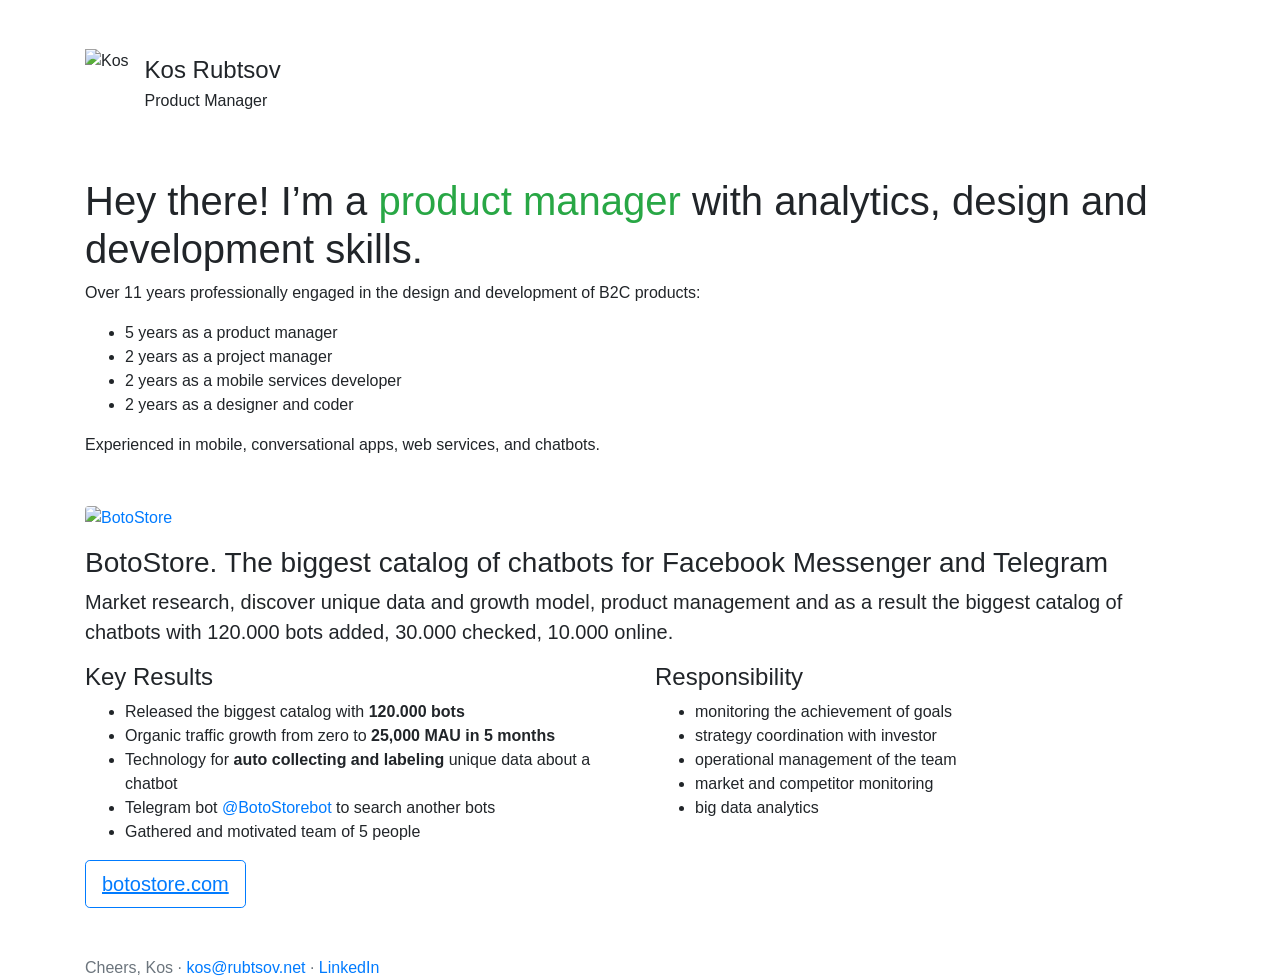
==== index.htm @ 09803404 "Install rubtsov.net GA4 across all site pages" ====
<!doctype html>
<html lang="en">
  <head>
<!-- Google tag (gtag.js) -->
<script async src="https://www.googletagmanager.com/gtag/js?id=G-JNPMM83LE2"></script>
<script>
  window.dataLayer = window.dataLayer || [];
  function gtag(){dataLayer.push(arguments);}
  gtag('js', new Date());
  gtag('config', 'G-JNPMM83LE2');
</script>

    <meta charset="utf-8">
    <meta name="viewport" content="width=device-width, initial-scale=1, shrink-to-fit=no">
    <link href="https://stackpath.bootstrapcdn.com/bootstrap/4.1.3/css/bootstrap.min.css" integrity="sha384-MCw98/SFnGE8fJT3GXwEOngsV7Zt27NXFoaoApmYm81iuXoPkFOJwJ8ERdknLPMO" crossorigin="anonymous" rel="stylesheet">
    <link href="https://fonts.googleapis.com/css?family=Bitter&display=swap" rel="stylesheet">
    <link href="css/style.css" rel="stylesheet">
    <title>Kos Rubtsov</title>
    <link rel="apple-touch-icon" sizes="180x180" href="/apple-touch-icon.png">
    <link rel="icon" type="image/png" sizes="32x32" href="/img/icon/favicon-32x32.png">
    <link rel="icon" type="image/png" sizes="16x16" href="/img/icon/favicon-16x16.png">
    <link rel="manifest" href="/img/icon/site.webmanifest">
    <link rel="mask-icon" href="/img/icon/safari-pinned-tab.svg" color="#ff0000">
    <link rel="shortcut icon" href="/favicon.ico">
    <meta name="msapplication-TileColor" content="#2d89ef">
    <meta name="msapplication-config" content="/img/icon/browserconfig.xml">
    <meta name="theme-color" content="#ffffff">
    <script type="text/javascript" >(function(m,e,t,r,i,k,a){m[i]=m[i]||function(){(m[i].a=m[i].a||[]).push(arguments)}; m[i].l=1*new Date();k=e.createElement(t),a=e.getElementsByTagName(t)[0],k.async=1,k.src=r,a.parentNode.insertBefore(k,a)})(window, document, "script", "https://mc.yandex.ru/metrika/tag.js", "ym"); ym(55343671, "init", {clickmap:true, trackLinks:true, accurateTrackBounce:true, webvisor:true});</script>
<noscript><div><img src="https://mc.yandex.ru/watch/55343671" style="position:absolute; left:-9999px;" alt="" /></div></noscript>
<!-- /Yandex.Metrika counter -->
  </head>
  <body>
    <main role="main" class="container pt-5">
      <div class="media mb-5">
        <p><img src="img/kr.svg" alt="Kos" width="64px" height="64px"></p>
        <div class="media-body mt-2 ml-3">
          <h4 class="mb-1">Kos Rubtsov</h4>
          <p>Product Manager</p>
        </div>
      </div>
      <h1>Hey there! I&rsquo;m&nbsp;a&nbsp;<span class="text-success">product manager</span> with analytics, design and development skills.</h1>
      <p>Over 11&nbsp;years professionally engaged in&nbsp;the design and development of&nbsp;B2C&nbsp;products:</p>
      <ul>
        <li>5&nbsp;years as&nbsp;a&nbsp;product manager</li>
        <li>2&nbsp;years as&nbsp;a&nbsp;project manager</li>
        <li>2&nbsp;years as&nbsp;a&nbsp;mobile services developer</li>
        <li>2&nbsp;years as&nbsp;a&nbsp;designer and coder</li>
      </ul>
      <p>Experienced in&nbsp;mobile, conversational apps, web services, and chatbots.</p>
      <div class="my-5">
        <p class="mb-3"><a href="https://botostore.com/"><img src="img/botostore.svg" alt="BotoStore" class="rounded w-100"></a></p>
        <h3>BotoStore. The biggest catalog of chatbots for Facebook Messenger and Telegram</h3>
        <p class="lead">Market research, discover unique data and growth model, product management and as a result the biggest catalog of chatbots with 120.000 bots added, 30.000 checked, 10.000 online.</p>
        <div class="row">
          <div class="col-xs-12 col-md-6">
            <h4>Key Results</h4>
            <ul>
              <li>Released the biggest catalog with <strong>120.000 bots</strong></li>
              <li>Organic traffic growth from zero to <strong>25,000 MAU in 5 months</strong></li>
              <li>Technology for <strong>auto collecting and labeling</strong> unique data about a chatbot</li>
              <li>Telegram bot <a href="tg://resolve?domain=botostorebot">@BotoStorebot</a> to search another bots</li>
              <li>Gathered and motivated team of 5 people</li>
            </ul>
          </div>
          <div class="col-xs-12 col-md-6">
            <h4>Responsibility</h4>
            <ul>
              <li>monitoring the achievement of goals</li>
              <li>strategy coordination with investor</li>
              <li>operational management of the team</li>
              <li>market and competitor monitoring</li>
              <li>big data analytics</li>
            </ul>
          </div>
        </div>
        <p><a href="https://botostore.com/" class="btn btn-outline-primary btn-lg"><u>botostore.com</u></a></p>
      </div>
    </main>
    <footer class="footer">
        <div class="container">
            <span class="text-muted">Cheers, Kos &middot;&nbsp;<a href="mailto:kos@rubtsov.net">kos@rubtsov.net</a> &middot;&nbsp;<a href="https://linkedin.com/in/kosrubtsov">LinkedIn</a></span>
        </div>
    </footer>

    <script src="https://code.jquery.com/jquery-3.3.1.slim.min.js" integrity="sha384-q8i/X+965DzO0rT7abK41JStQIAqVgRVzpbzo5smXKp4YfRvH+8abtTE1Pi6jizo" crossorigin="anonymous"></script>
    <script src="https://cdnjs.cloudflare.com/ajax/libs/popper.js/1.14.3/umd/popper.min.js" integrity="sha384-ZMP7rVo3mIykV+2+9J3UJ46jBk0WLaUAdn689aCwoqbBJiSnjAK/l8WvCWPIPm49" crossorigin="anonymous"></script>
    <script src="https://stackpath.bootstrapcdn.com/bootstrap/4.1.3/js/bootstrap.min.js" integrity="sha384-ChfqqxuZUCnJSK3+MXmPNIyE6ZbWh2IMqE241rYiqJxyMiZ6OW/JmZQ5stwEULTy" crossorigin="anonymous"></script>
  </body>
</html>
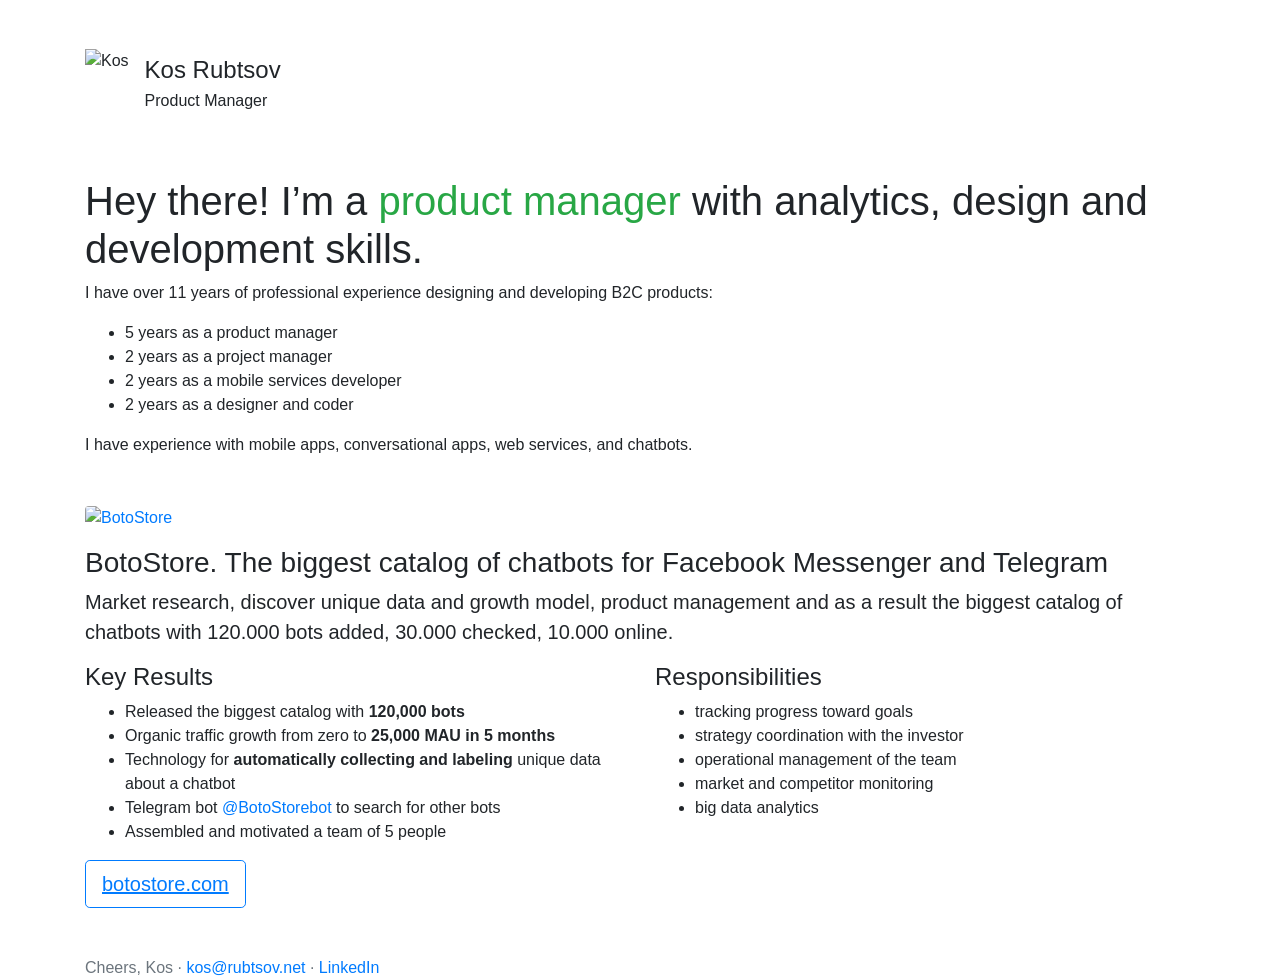
==== commit 43f1ddb4: "Improve English localization across rubtsov.net" ====
--- a/index.htm
+++ b/index.htm
@@ -1,89 +1,90 @@
-<!doctype html>
-<html lang="en">
-  <head>
-<!-- Google tag (gtag.js) -->
-<script async src="https://www.googletagmanager.com/gtag/js?id=G-JNPMM83LE2"></script>
-<script>
-  window.dataLayer = window.dataLayer || [];
-  function gtag(){dataLayer.push(arguments);}
-  gtag('js', new Date());
-  gtag('config', 'G-JNPMM83LE2');
-</script>
-
-    <meta charset="utf-8">
-    <meta name="viewport" content="width=device-width, initial-scale=1, shrink-to-fit=no">
-    <link href="https://stackpath.bootstrapcdn.com/bootstrap/4.1.3/css/bootstrap.min.css" integrity="sha384-MCw98/SFnGE8fJT3GXwEOngsV7Zt27NXFoaoApmYm81iuXoPkFOJwJ8ERdknLPMO" crossorigin="anonymous" rel="stylesheet">
-    <link href="https://fonts.googleapis.com/css?family=Bitter&display=swap" rel="stylesheet">
-    <link href="css/style.css" rel="stylesheet">
-    <title>Kos Rubtsov</title>
-    <link rel="apple-touch-icon" sizes="180x180" href="/apple-touch-icon.png">
-    <link rel="icon" type="image/png" sizes="32x32" href="/img/icon/favicon-32x32.png">
-    <link rel="icon" type="image/png" sizes="16x16" href="/img/icon/favicon-16x16.png">
-    <link rel="manifest" href="/img/icon/site.webmanifest">
-    <link rel="mask-icon" href="/img/icon/safari-pinned-tab.svg" color="#ff0000">
-    <link rel="shortcut icon" href="/favicon.ico">
-    <meta name="msapplication-TileColor" content="#2d89ef">
-    <meta name="msapplication-config" content="/img/icon/browserconfig.xml">
-    <meta name="theme-color" content="#ffffff">
-    <script type="text/javascript" >(function(m,e,t,r,i,k,a){m[i]=m[i]||function(){(m[i].a=m[i].a||[]).push(arguments)}; m[i].l=1*new Date();k=e.createElement(t),a=e.getElementsByTagName(t)[0],k.async=1,k.src=r,a.parentNode.insertBefore(k,a)})(window, document, "script", "https://mc.yandex.ru/metrika/tag.js", "ym"); ym(55343671, "init", {clickmap:true, trackLinks:true, accurateTrackBounce:true, webvisor:true});</script>
-<noscript><div><img src="https://mc.yandex.ru/watch/55343671" style="position:absolute; left:-9999px;" alt="" /></div></noscript>
-<!-- /Yandex.Metrika counter -->
-  </head>
-  <body>
-    <main role="main" class="container pt-5">
-      <div class="media mb-5">
-        <p><img src="img/kr.svg" alt="Kos" width="64px" height="64px"></p>
-        <div class="media-body mt-2 ml-3">
-          <h4 class="mb-1">Kos Rubtsov</h4>
-          <p>Product Manager</p>
-        </div>
-      </div>
-      <h1>Hey there! I&rsquo;m&nbsp;a&nbsp;<span class="text-success">product manager</span> with analytics, design and development skills.</h1>
-      <p>Over 11&nbsp;years professionally engaged in&nbsp;the design and development of&nbsp;B2C&nbsp;products:</p>
-      <ul>
-        <li>5&nbsp;years as&nbsp;a&nbsp;product manager</li>
-        <li>2&nbsp;years as&nbsp;a&nbsp;project manager</li>
-        <li>2&nbsp;years as&nbsp;a&nbsp;mobile services developer</li>
-        <li>2&nbsp;years as&nbsp;a&nbsp;designer and coder</li>
-      </ul>
-      <p>Experienced in&nbsp;mobile, conversational apps, web services, and chatbots.</p>
-      <div class="my-5">
-        <p class="mb-3"><a href="https://botostore.com/"><img src="img/botostore.svg" alt="BotoStore" class="rounded w-100"></a></p>
-        <h3>BotoStore. The biggest catalog of chatbots for Facebook Messenger and Telegram</h3>
-        <p class="lead">Market research, discover unique data and growth model, product management and as a result the biggest catalog of chatbots with 120.000 bots added, 30.000 checked, 10.000 online.</p>
-        <div class="row">
-          <div class="col-xs-12 col-md-6">
-            <h4>Key Results</h4>
-            <ul>
-              <li>Released the biggest catalog with <strong>120.000 bots</strong></li>
-              <li>Organic traffic growth from zero to <strong>25,000 MAU in 5 months</strong></li>
-              <li>Technology for <strong>auto collecting and labeling</strong> unique data about a chatbot</li>
-              <li>Telegram bot <a href="tg://resolve?domain=botostorebot">@BotoStorebot</a> to search another bots</li>
-              <li>Gathered and motivated team of 5 people</li>
-            </ul>
-          </div>
-          <div class="col-xs-12 col-md-6">
-            <h4>Responsibility</h4>
-            <ul>
-              <li>monitoring the achievement of goals</li>
-              <li>strategy coordination with investor</li>
-              <li>operational management of the team</li>
-              <li>market and competitor monitoring</li>
-              <li>big data analytics</li>
-            </ul>
-          </div>
-        </div>
-        <p><a href="https://botostore.com/" class="btn btn-outline-primary btn-lg"><u>botostore.com</u></a></p>
-      </div>
-    </main>
-    <footer class="footer">
-        <div class="container">
-            <span class="text-muted">Cheers, Kos &middot;&nbsp;<a href="mailto:kos@rubtsov.net">kos@rubtsov.net</a> &middot;&nbsp;<a href="https://linkedin.com/in/kosrubtsov">LinkedIn</a></span>
-        </div>
-    </footer>
-
-    <script src="https://code.jquery.com/jquery-3.3.1.slim.min.js" integrity="sha384-q8i/X+965DzO0rT7abK41JStQIAqVgRVzpbzo5smXKp4YfRvH+8abtTE1Pi6jizo" crossorigin="anonymous"></script>
-    <script src="https://cdnjs.cloudflare.com/ajax/libs/popper.js/1.14.3/umd/popper.min.js" integrity="sha384-ZMP7rVo3mIykV+2+9J3UJ46jBk0WLaUAdn689aCwoqbBJiSnjAK/l8WvCWPIPm49" crossorigin="anonymous"></script>
-    <script src="https://stackpath.bootstrapcdn.com/bootstrap/4.1.3/js/bootstrap.min.js" integrity="sha384-ChfqqxuZUCnJSK3+MXmPNIyE6ZbWh2IMqE241rYiqJxyMiZ6OW/JmZQ5stwEULTy" crossorigin="anonymous"></script>
-  </body>
+<!doctype html>
+<html lang="en">
+  <head>
+<!-- Google tag (gtag.js) -->
+<script async src="https://www.googletagmanager.com/gtag/js?id=G-JNPMM83LE2"></script>
+<script>
+  window.dataLayer = window.dataLayer || [];
+  function gtag(){dataLayer.push(arguments);}
+  gtag('js', new Date());
+  gtag('config', 'G-JNPMM83LE2');
+</script>
+
+    <meta charset="utf-8">
+    <meta name="viewport" content="width=device-width, initial-scale=1, shrink-to-fit=no">
+    <link href="https://stackpath.bootstrapcdn.com/bootstrap/4.1.3/css/bootstrap.min.css" integrity="sha384-MCw98/SFnGE8fJT3GXwEOngsV7Zt27NXFoaoApmYm81iuXoPkFOJwJ8ERdknLPMO" crossorigin="anonymous" rel="stylesheet">
+    <link href="https://fonts.googleapis.com/css?family=Bitter&amp;display=swap" rel="stylesheet">
+    <link href="css/style.css" rel="stylesheet">
+    <title>Kos Rubtsov</title>
+    <link rel="apple-touch-icon" sizes="180x180" href="/apple-touch-icon.png">
+    <link rel="icon" type="image/png" sizes="32x32" href="/img/icon/favicon-32x32.png">
+    <link rel="icon" type="image/png" sizes="16x16" href="/img/icon/favicon-16x16.png">
+    <link rel="manifest" href="/img/icon/site.webmanifest">
+    <link rel="mask-icon" href="/img/icon/safari-pinned-tab.svg" color="#ff0000">
+    <link rel="shortcut icon" href="/favicon.ico">
+    <meta name="msapplication-TileColor" content="#2d89ef">
+    <meta name="msapplication-config" content="/img/icon/browserconfig.xml">
+    <meta name="theme-color" content="#ffffff">
+    <script type="text/javascript">(function(m,e,t,r,i,k,a){m[i]=m[i]||function(){(m[i].a=m[i].a||[]).push(arguments)}; m[i].l=1*new Date();k=e.createElement(t),a=e.getElementsByTagName(t)[0],k.async=1,k.src=r,a.parentNode.insertBefore(k,a)})(window, document, "script", "https://mc.yandex.ru/metrika/tag.js", "ym"); ym(55343671, "init", {clickmap:true, trackLinks:true, accurateTrackBounce:true, webvisor:true});</script>
+<noscript><div><img src="https://mc.yandex.ru/watch/55343671" style="position:absolute; left:-9999px;" alt=""></div></noscript>
+<!-- /Yandex.Metrika counter -->
+  <script defer src="/assets/telegram-tracking.js?v=20261103"></script>
+</head>
+  <body>
+    <main role="main" class="container pt-5">
+      <div class="media mb-5">
+        <p><img src="img/kr.svg" alt="Kos" width="64px" height="64px"></p>
+        <div class="media-body mt-2 ml-3">
+          <h4 class="mb-1">Kos Rubtsov</h4>
+          <p>Product Manager</p>
+        </div>
+      </div>
+      <h1>Hey there! I’m a <span class="text-success">product manager</span> with analytics, design and development skills.</h1>
+      <p>I have over 11 years of professional experience designing and developing B2C products:</p>
+      <ul>
+        <li>5 years as a product manager</li>
+        <li>2 years as a project manager</li>
+        <li>2 years as a mobile services developer</li>
+        <li>2 years as a designer and coder</li>
+      </ul>
+      <p>I have experience with mobile apps, conversational apps, web services, and chatbots.</p>
+      <div class="my-5">
+        <p class="mb-3"><a href="https://botostore.com/"><img src="img/botostore.svg" alt="BotoStore" class="rounded w-100"></a></p>
+        <h3>BotoStore. The biggest catalog of chatbots for Facebook Messenger and Telegram</h3>
+        <p class="lead">Market research, discover unique data and growth model, product management and as a result the biggest catalog of chatbots with 120.000 bots added, 30.000 checked, 10.000 online.</p>
+        <div class="row">
+          <div class="col-xs-12 col-md-6">
+            <h4>Key Results</h4>
+            <ul>
+              <li>Released the biggest catalog with <strong>120,000 bots</strong></li>
+              <li>Organic traffic growth from zero to <strong>25,000 MAU in 5 months</strong></li>
+              <li>Technology for <strong>automatically collecting and labeling</strong> unique data about a chatbot</li>
+              <li>Telegram bot <a href="tg://resolve?domain=botostorebot">@BotoStorebot</a> to search for other bots</li>
+              <li>Assembled and motivated a team of 5 people</li>
+            </ul>
+          </div>
+          <div class="col-xs-12 col-md-6">
+            <h4>Responsibilities</h4>
+            <ul>
+              <li>tracking progress toward goals</li>
+              <li>strategy coordination with the investor</li>
+              <li>operational management of the team</li>
+              <li>market and competitor monitoring</li>
+              <li>big data analytics</li>
+            </ul>
+          </div>
+        </div>
+        <p><a href="https://botostore.com/" class="btn btn-outline-primary btn-lg"><u>botostore.com</u></a></p>
+      </div>
+    </main>
+    <footer class="footer">
+        <div class="container">
+            <span class="text-muted">Cheers, Kos · <a href="mailto:kos@rubtsov.net">kos@rubtsov.net</a> · <a href="https://linkedin.com/in/kosrubtsov">LinkedIn</a></span>
+        </div>
+    </footer>
+
+    <script src="https://code.jquery.com/jquery-3.3.1.slim.min.js" integrity="sha384-q8i/X+965DzO0rT7abK41JStQIAqVgRVzpbzo5smXKp4YfRvH+8abtTE1Pi6jizo" crossorigin="anonymous"></script>
+    <script src="https://cdnjs.cloudflare.com/ajax/libs/popper.js/1.14.3/umd/popper.min.js" integrity="sha384-ZMP7rVo3mIykV+2+9J3UJ46jBk0WLaUAdn689aCwoqbBJiSnjAK/l8WvCWPIPm49" crossorigin="anonymous"></script>
+    <script src="https://stackpath.bootstrapcdn.com/bootstrap/4.1.3/js/bootstrap.min.js" integrity="sha384-ChfqqxuZUCnJSK3+MXmPNIyE6ZbWh2IMqE241rYiqJxyMiZ6OW/JmZQ5stwEULTy" crossorigin="anonymous"></script>
+  </body>
 </html>
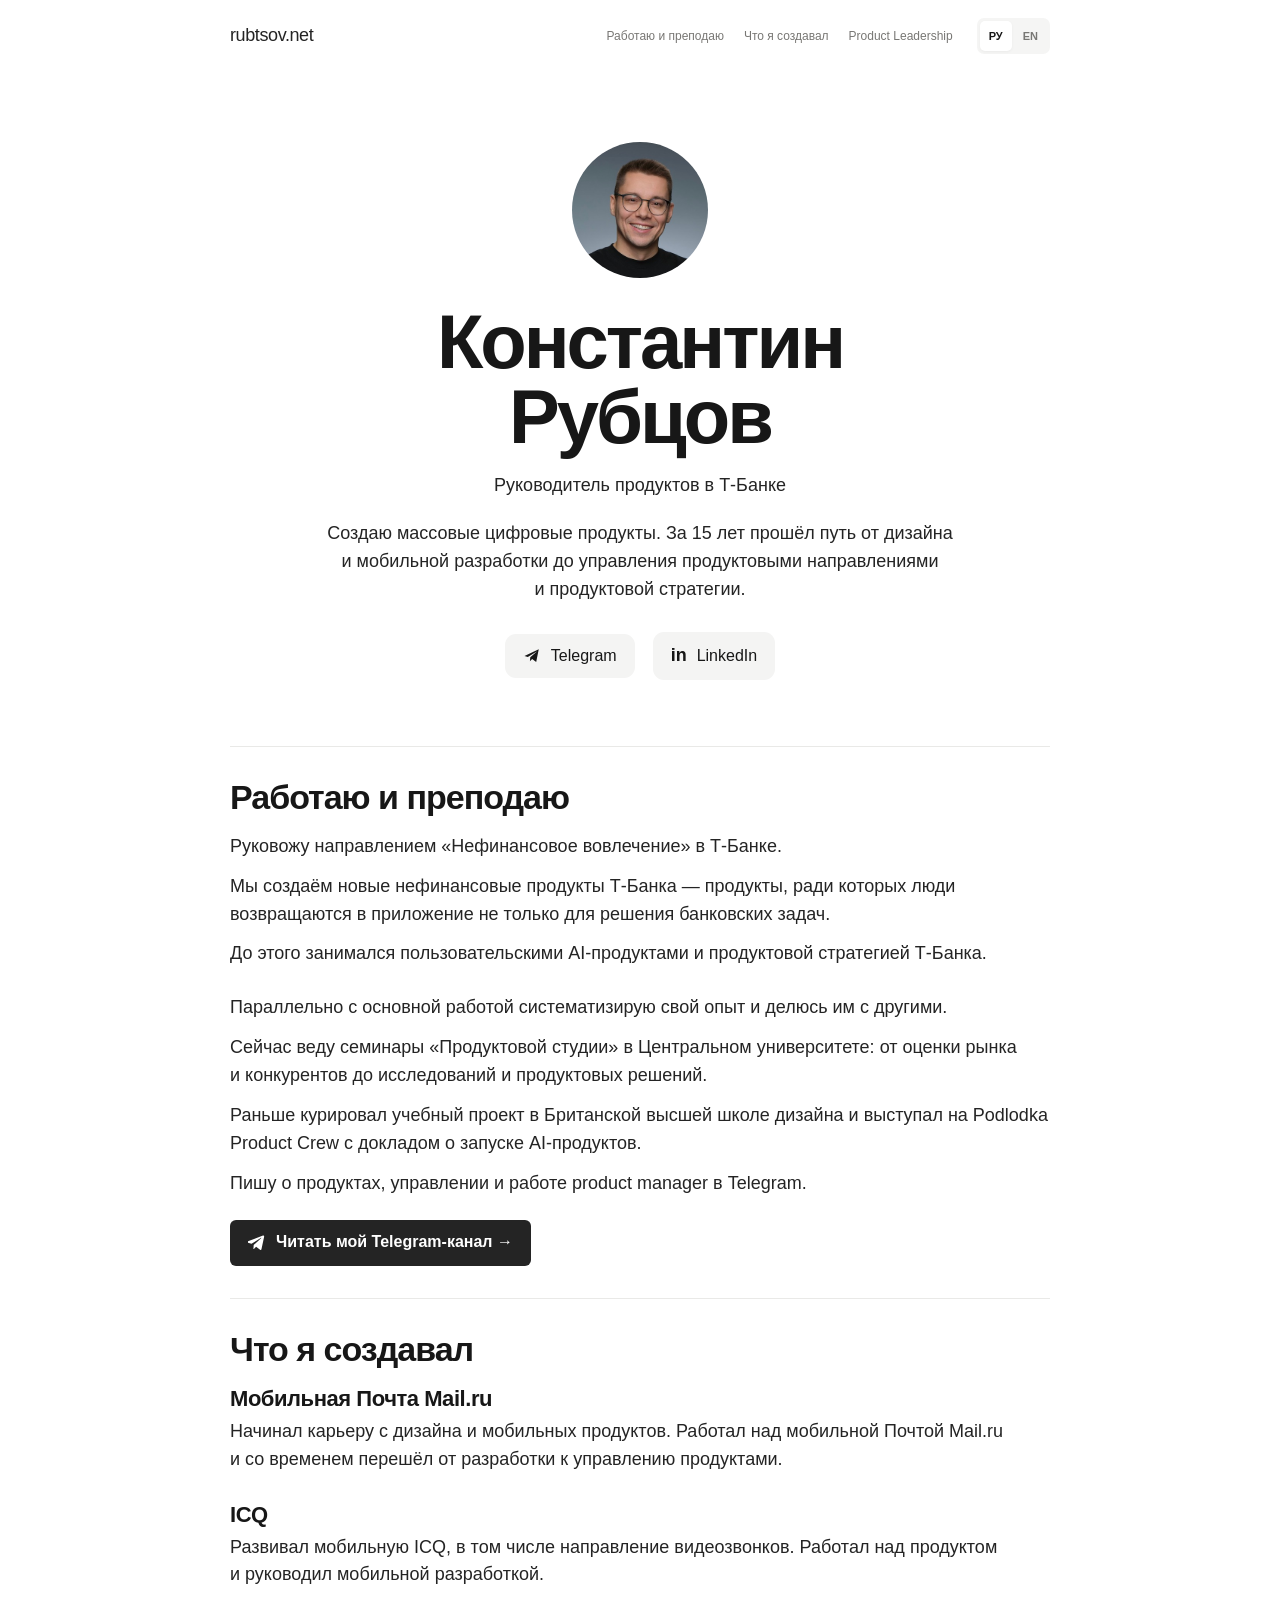
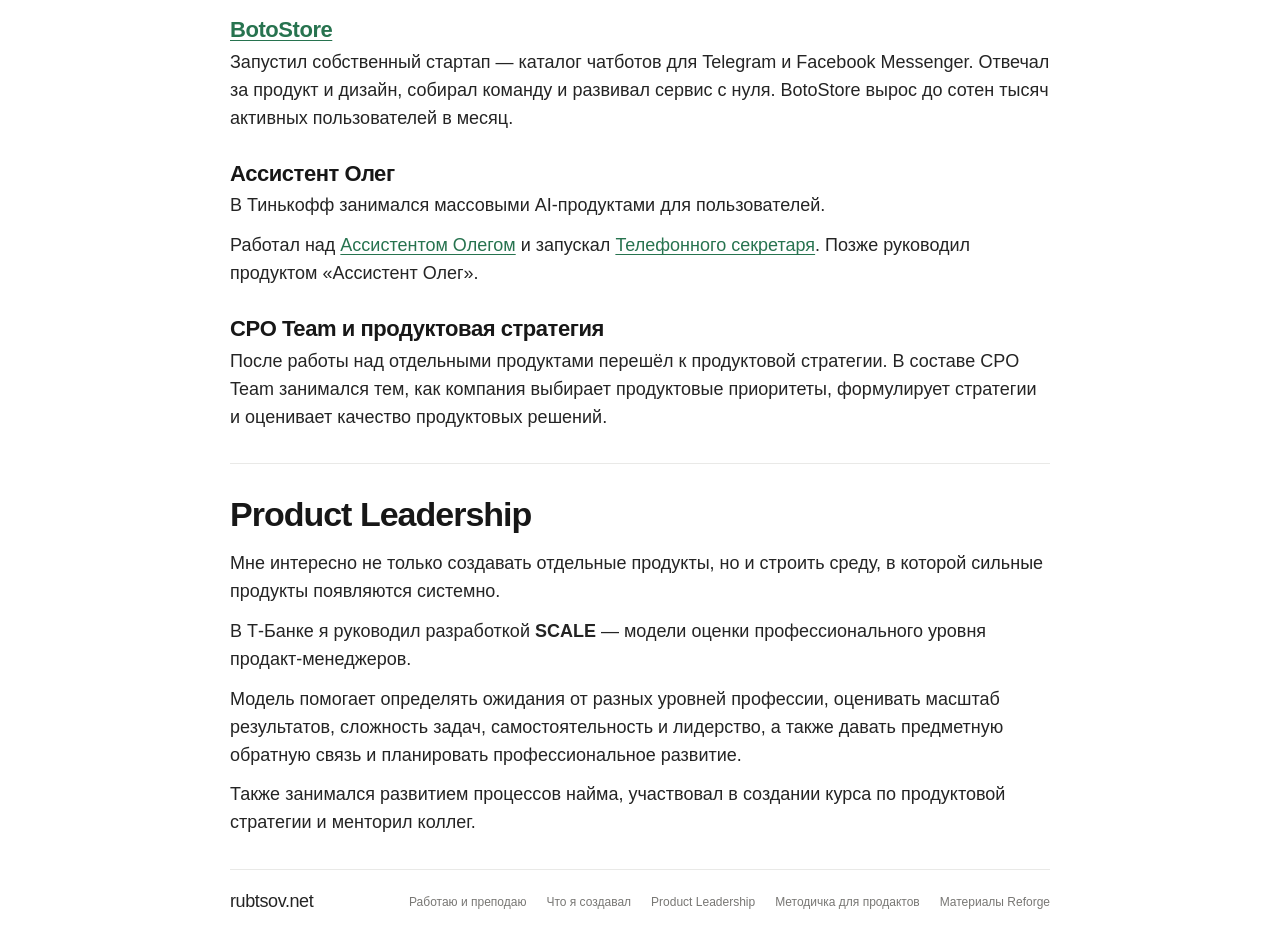
==== commit 1d07b8b4: "Optimize bilingual SEO and add static English homepage" ====
--- a/index.htm
+++ b/index.htm
@@ -1,90 +1,2 @@
 <!doctype html>
-<html lang="en">
-  <head>
-<!-- Google tag (gtag.js) -->
-<script async src="https://www.googletagmanager.com/gtag/js?id=G-JNPMM83LE2"></script>
-<script>
-  window.dataLayer = window.dataLayer || [];
-  function gtag(){dataLayer.push(arguments);}
-  gtag('js', new Date());
-  gtag('config', 'G-JNPMM83LE2');
-</script>
-
-    <meta charset="utf-8">
-    <meta name="viewport" content="width=device-width, initial-scale=1, shrink-to-fit=no">
-    <link href="https://stackpath.bootstrapcdn.com/bootstrap/4.1.3/css/bootstrap.min.css" integrity="sha384-MCw98/SFnGE8fJT3GXwEOngsV7Zt27NXFoaoApmYm81iuXoPkFOJwJ8ERdknLPMO" crossorigin="anonymous" rel="stylesheet">
-    <link href="https://fonts.googleapis.com/css?family=Bitter&amp;display=swap" rel="stylesheet">
-    <link href="css/style.css" rel="stylesheet">
-    <title>Kos Rubtsov</title>
-    <link rel="apple-touch-icon" sizes="180x180" href="/apple-touch-icon.png">
-    <link rel="icon" type="image/png" sizes="32x32" href="/img/icon/favicon-32x32.png">
-    <link rel="icon" type="image/png" sizes="16x16" href="/img/icon/favicon-16x16.png">
-    <link rel="manifest" href="/img/icon/site.webmanifest">
-    <link rel="mask-icon" href="/img/icon/safari-pinned-tab.svg" color="#ff0000">
-    <link rel="shortcut icon" href="/favicon.ico">
-    <meta name="msapplication-TileColor" content="#2d89ef">
-    <meta name="msapplication-config" content="/img/icon/browserconfig.xml">
-    <meta name="theme-color" content="#ffffff">
-    <script type="text/javascript">(function(m,e,t,r,i,k,a){m[i]=m[i]||function(){(m[i].a=m[i].a||[]).push(arguments)}; m[i].l=1*new Date();k=e.createElement(t),a=e.getElementsByTagName(t)[0],k.async=1,k.src=r,a.parentNode.insertBefore(k,a)})(window, document, "script", "https://mc.yandex.ru/metrika/tag.js", "ym"); ym(55343671, "init", {clickmap:true, trackLinks:true, accurateTrackBounce:true, webvisor:true});</script>
-<noscript><div><img src="https://mc.yandex.ru/watch/55343671" style="position:absolute; left:-9999px;" alt=""></div></noscript>
-<!-- /Yandex.Metrika counter -->
-  <script defer src="/assets/telegram-tracking.js?v=20261103"></script>
-</head>
-  <body>
-    <main role="main" class="container pt-5">
-      <div class="media mb-5">
-        <p><img src="img/kr.svg" alt="Kos" width="64px" height="64px"></p>
-        <div class="media-body mt-2 ml-3">
-          <h4 class="mb-1">Kos Rubtsov</h4>
-          <p>Product Manager</p>
-        </div>
-      </div>
-      <h1>Hey there! I’m a <span class="text-success">product manager</span> with analytics, design and development skills.</h1>
-      <p>I have over 11 years of professional experience designing and developing B2C products:</p>
-      <ul>
-        <li>5 years as a product manager</li>
-        <li>2 years as a project manager</li>
-        <li>2 years as a mobile services developer</li>
-        <li>2 years as a designer and coder</li>
-      </ul>
-      <p>I have experience with mobile apps, conversational apps, web services, and chatbots.</p>
-      <div class="my-5">
-        <p class="mb-3"><a href="https://botostore.com/"><img src="img/botostore.svg" alt="BotoStore" class="rounded w-100"></a></p>
-        <h3>BotoStore. The biggest catalog of chatbots for Facebook Messenger and Telegram</h3>
-        <p class="lead">Market research, discover unique data and growth model, product management and as a result the biggest catalog of chatbots with 120.000 bots added, 30.000 checked, 10.000 online.</p>
-        <div class="row">
-          <div class="col-xs-12 col-md-6">
-            <h4>Key Results</h4>
-            <ul>
-              <li>Released the biggest catalog with <strong>120,000 bots</strong></li>
-              <li>Organic traffic growth from zero to <strong>25,000 MAU in 5 months</strong></li>
-              <li>Technology for <strong>automatically collecting and labeling</strong> unique data about a chatbot</li>
-              <li>Telegram bot <a href="tg://resolve?domain=botostorebot">@BotoStorebot</a> to search for other bots</li>
-              <li>Assembled and motivated a team of 5 people</li>
-            </ul>
-          </div>
-          <div class="col-xs-12 col-md-6">
-            <h4>Responsibilities</h4>
-            <ul>
-              <li>tracking progress toward goals</li>
-              <li>strategy coordination with the investor</li>
-              <li>operational management of the team</li>
-              <li>market and competitor monitoring</li>
-              <li>big data analytics</li>
-            </ul>
-          </div>
-        </div>
-        <p><a href="https://botostore.com/" class="btn btn-outline-primary btn-lg"><u>botostore.com</u></a></p>
-      </div>
-    </main>
-    <footer class="footer">
-        <div class="container">
-            <span class="text-muted">Cheers, Kos · <a href="mailto:kos@rubtsov.net">kos@rubtsov.net</a> · <a href="https://linkedin.com/in/kosrubtsov">LinkedIn</a></span>
-        </div>
-    </footer>
-
-    <script src="https://code.jquery.com/jquery-3.3.1.slim.min.js" integrity="sha384-q8i/X+965DzO0rT7abK41JStQIAqVgRVzpbzo5smXKp4YfRvH+8abtTE1Pi6jizo" crossorigin="anonymous"></script>
-    <script src="https://cdnjs.cloudflare.com/ajax/libs/popper.js/1.14.3/umd/popper.min.js" integrity="sha384-ZMP7rVo3mIykV+2+9J3UJ46jBk0WLaUAdn689aCwoqbBJiSnjAK/l8WvCWPIPm49" crossorigin="anonymous"></script>
-    <script src="https://stackpath.bootstrapcdn.com/bootstrap/4.1.3/js/bootstrap.min.js" integrity="sha384-ChfqqxuZUCnJSK3+MXmPNIyE6ZbWh2IMqE241rYiqJxyMiZ6OW/JmZQ5stwEULTy" crossorigin="anonymous"></script>
-  </body>
-</html>+<html lang="ru"><head><meta charset="utf-8"><meta name="robots" content="noindex, follow"><meta http-equiv="refresh" content="0;url=/"><link rel="canonical" href="https://rubtsov.net/"><title>Константин Рубцов — rubtsov.net</title></head><body><a href="/">Константин Рубцов — rubtsov.net</a></body></html>
